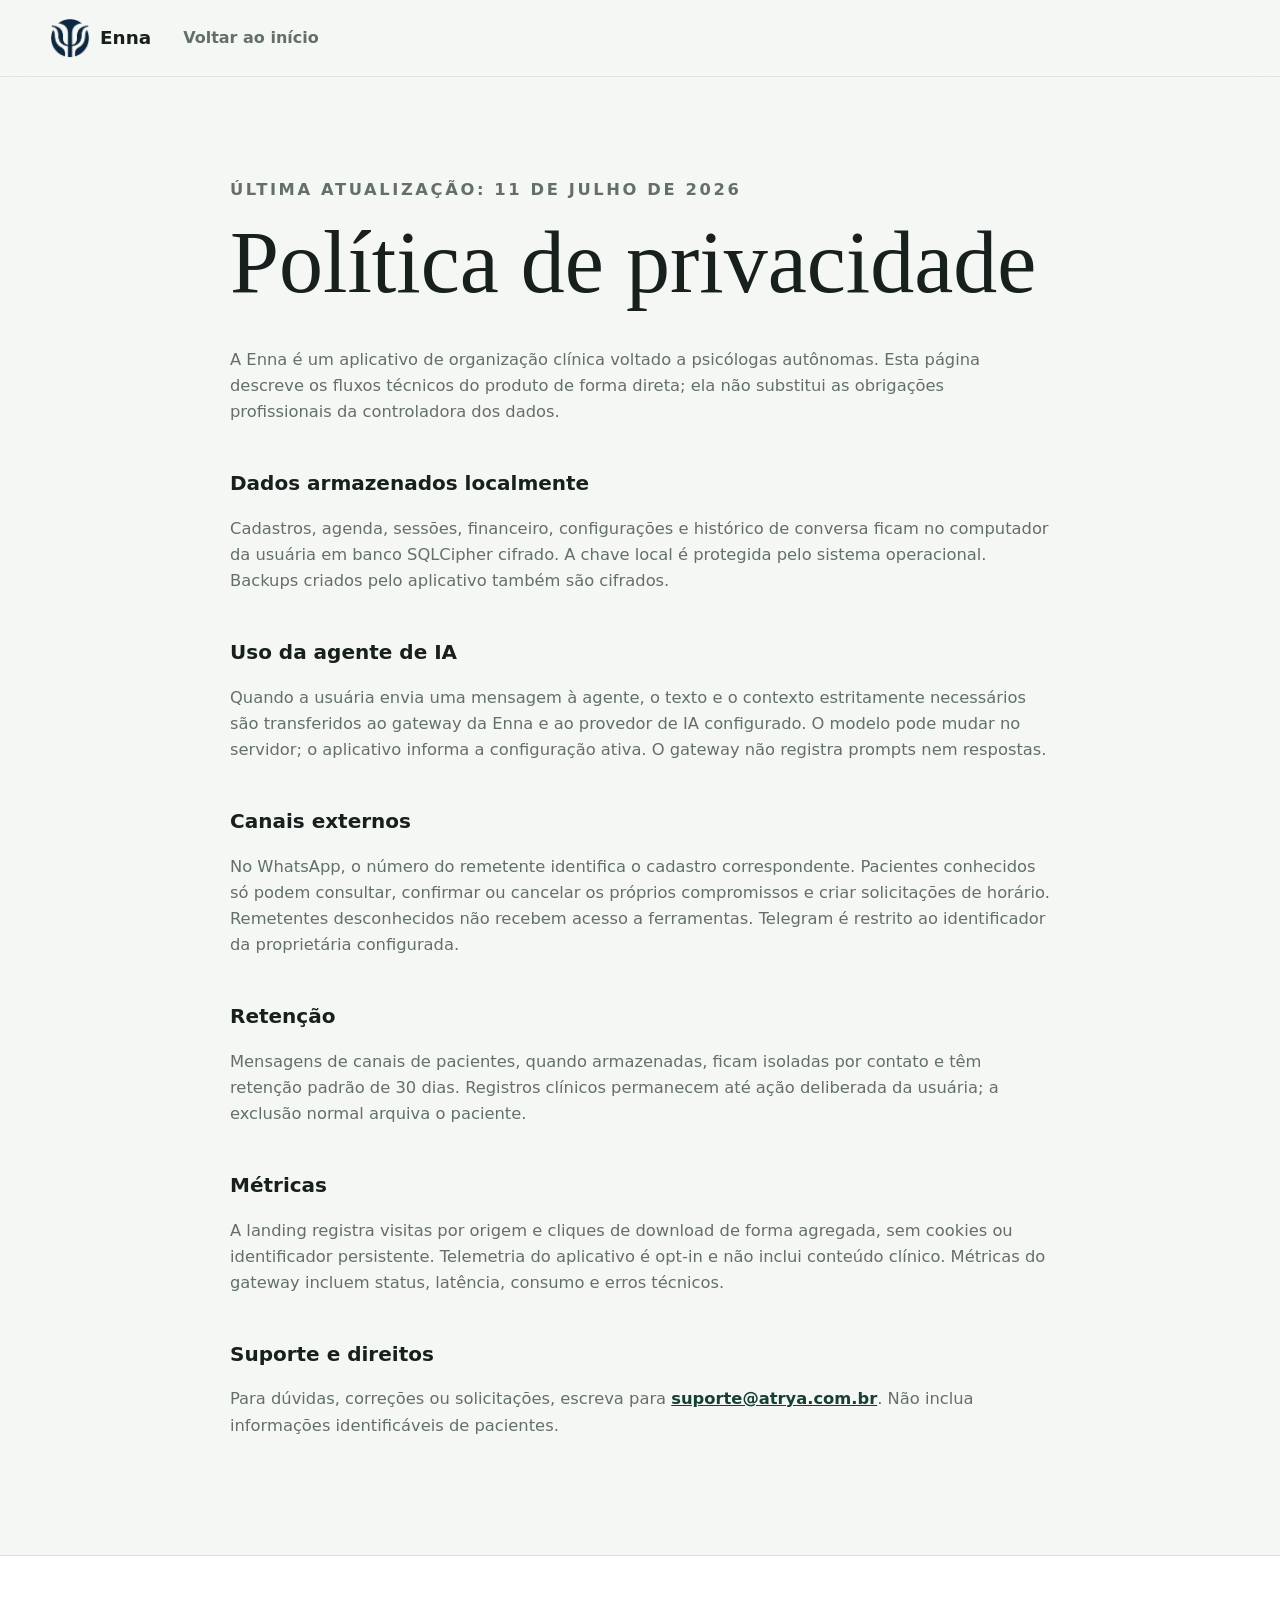
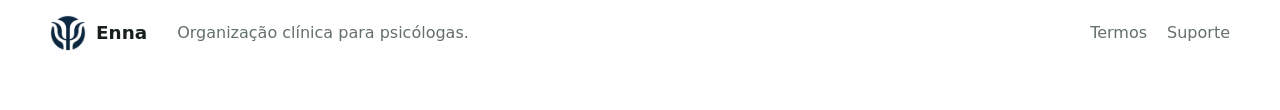
==== privacidade.html @ 07944dcd "Rebuild Enna landing around product trust" ====
<!doctype html><html lang="pt-BR"><head><meta charset="utf-8"><meta name="viewport" content="width=device-width,initial-scale=1"><title>Privacidade — Enna</title><meta name="description" content="Política de privacidade da Enna."><link rel="canonical" href="https://atryatech.github.io/enna-lp/privacidade.html"><link rel="icon" href="assets/favicon.png"><link rel="stylesheet" href="styles.css"></head><body><a class="skip-link" href="#conteudo">Pular para o conteúdo</a><header class="site-header"><nav class="nav shell"><a class="brand" href="./"><img src="assets/logo.png" alt="" width="40" height="40"><span>Enna</span></a><a class="text-link" href="./">Voltar ao início</a></nav></header><main id="conteudo" class="legal shell"><p class="eyebrow">Última atualização: 11 de julho de 2026</p><h1>Política de privacidade</h1><p>A Enna é um aplicativo de organização clínica voltado a psicólogas autônomas. Esta página descreve os fluxos técnicos do produto de forma direta; ela não substitui as obrigações profissionais da controladora dos dados.</p><h2>Dados armazenados localmente</h2><p>Cadastros, agenda, sessões, financeiro, configurações e histórico de conversa ficam no computador da usuária em banco SQLCipher cifrado. A chave local é protegida pelo sistema operacional. Backups criados pelo aplicativo também são cifrados.</p><h2>Uso da agente de IA</h2><p>Quando a usuária envia uma mensagem à agente, o texto e o contexto estritamente necessários são transferidos ao gateway da Enna e ao provedor de IA configurado. O modelo pode mudar no servidor; o aplicativo informa a configuração ativa. O gateway não registra prompts nem respostas.</p><h2>Canais externos</h2><p>No WhatsApp, o número do remetente identifica o cadastro correspondente. Pacientes conhecidos só podem consultar, confirmar ou cancelar os próprios compromissos e criar solicitações de horário. Remetentes desconhecidos não recebem acesso a ferramentas. Telegram é restrito ao identificador da proprietária configurada.</p><h2>Retenção</h2><p>Mensagens de canais de pacientes, quando armazenadas, ficam isoladas por contato e têm retenção padrão de 30 dias. Registros clínicos permanecem até ação deliberada da usuária; a exclusão normal arquiva o paciente.</p><h2>Métricas</h2><p>A landing registra visitas por origem e cliques de download de forma agregada, sem cookies ou identificador persistente. Telemetria do aplicativo é opt-in e não inclui conteúdo clínico. Métricas do gateway incluem status, latência, consumo e erros técnicos.</p><h2>Suporte e direitos</h2><p>Para dúvidas, correções ou solicitações, escreva para <a href="mailto:suporte@atrya.com.br">suporte@atrya.com.br</a>. Não inclua informações identificáveis de pacientes.</p></main><footer><div class="shell footer-grid"><div class="brand"><img src="assets/logo.png" alt="" width="36" height="36"><span>Enna</span></div><p>Organização clínica para psicólogas.</p><nav><a href="termos.html">Termos</a><a href="mailto:suporte@atrya.com.br">Suporte</a></nav></div></footer></body></html>
---- styles.css ----
:root{--ink:#17201c;--muted:#637069;--paper:#f5f7f4;--white:#fff;--sage:#dce9df;--forest:#173f34;--line:#d9dfda;--accent:#c9e7d2;--radius:22px;--shadow:0 24px 70px rgba(28,48,39,.12)}
*{box-sizing:border-box}html{scroll-behavior:smooth}body{margin:0;background:var(--paper);color:var(--ink);font-family:Inter,"Segoe UI",system-ui,sans-serif;line-height:1.6;-webkit-font-smoothing:antialiased}img{max-width:100%;height:auto}a{color:inherit}.shell{width:min(1180px,calc(100% - 40px));margin-inline:auto}.skip-link{position:fixed;top:10px;left:10px;z-index:1000;padding:10px 14px;background:#fff;transform:translateY(-150%)}.skip-link:focus{transform:none}.site-header{position:sticky;top:0;z-index:50;background:rgba(245,247,244,.9);backdrop-filter:blur(16px);border-bottom:1px solid rgba(217,223,218,.7)}.nav{height:76px;display:flex;align-items:center;gap:32px}.brand{display:flex;align-items:center;gap:10px;text-decoration:none;font-weight:750;font-size:1.15rem}.brand img{object-fit:contain}.nav-links{display:flex;gap:26px;margin-left:auto}.nav-links a,.text-link,footer a{text-decoration:none;color:var(--muted)}.nav-links a:hover,.nav-links a:focus-visible,.text-link:hover,footer a:hover{color:var(--ink)}.button{display:inline-flex;min-height:52px;align-items:center;justify-content:center;padding:0 24px;border-radius:999px;background:var(--forest);color:#fff;text-decoration:none;font-weight:700;border:2px solid var(--forest);transition:transform .2s,background .2s}.button:hover{transform:translateY(-2px);background:#245e4e}.button.small{min-height:42px;padding:0 18px;font-size:.9rem}.button.light{background:#fff;color:var(--forest);border-color:#fff}.hero{min-height:760px;display:grid;grid-template-columns:.85fr 1.35fr;align-items:center;gap:60px;padding-block:90px}.eyebrow{text-transform:uppercase;letter-spacing:.16em;font-size:.74rem;font-weight:800;color:#477263;margin:0 0 16px}.hero h1,.section h2,.final-cta h2{font-family:Georgia,"Times New Roman",serif;font-weight:500;letter-spacing:-.045em;line-height:1.02;margin:0}.hero h1{font-size:clamp(3.2rem,6vw,6.1rem)}.lede{font-size:1.15rem;color:var(--muted);max-width:620px;margin:28px 0}.actions{display:flex;align-items:center;gap:24px}.text-link{font-weight:700}.microcopy{font-size:.83rem;color:var(--muted);margin-top:18px}.product-frame{margin:0;border:1px solid var(--line);background:#fff;padding:10px;border-radius:var(--radius);box-shadow:var(--shadow)}.product-frame img{display:block;width:100%;border-radius:14px}.product-frame figcaption{padding:9px 8px 2px;font-size:.75rem;color:var(--muted)}.hero-frame{transform:perspective(1400px) rotateY(-3deg)}.trust-strip{border-block:1px solid var(--line);background:rgba(255,255,255,.55)}.trust-grid{display:grid;grid-template-columns:repeat(3,1fr);padding-block:22px;gap:20px;text-align:center;font-size:.86rem;font-weight:650}.section{padding-block:120px}.section-heading{max-width:760px;margin-bottom:60px}.section-heading.compact{margin-bottom:36px}.section h2,.final-cta h2{font-size:clamp(2.6rem,5vw,5rem)}.section-heading>p:last-child{font-size:1.1rem;color:var(--muted);max-width:640px}.feature-grid{display:grid;grid-template-columns:repeat(4,1fr);gap:16px}.feature-grid article{background:var(--white);border:1px solid var(--line);border-radius:18px;padding:28px;min-height:260px}.feature-grid .index{font-size:.76rem;color:#56806f}.feature-grid h3,.security-list h3{margin-top:55px;font-size:1.15rem}.feature-grid p,.security-list p{color:var(--muted);font-size:.94rem}.demo-section{background:#e9eee9;border-block:1px solid var(--line)}.tabs{display:flex;gap:8px;flex-wrap:wrap;margin-bottom:20px}.tabs button{font:inherit;border:1px solid #cad3cc;background:transparent;color:var(--muted);padding:10px 16px;border-radius:999px;cursor:pointer}.tabs button[aria-selected=true]{background:var(--forest);color:#fff;border-color:var(--forest)}.demo-frame{max-width:1060px}.split{display:grid;grid-template-columns:.8fr 1.2fr;gap:100px}.security-list article{border-top:1px solid var(--line);padding:26px 0;display:grid;grid-template-columns:210px 1fr;gap:30px}.security-list h3{margin:0}.security-list p{margin:0}.price-section{background:var(--forest);color:#fff}.price-card{display:grid;grid-template-columns:1fr auto;gap:80px;align-items:end}.price-card .eyebrow{color:#a9d4c4}.price-card p{color:#c5d6cf;max-width:540px}.price{display:grid;grid-template-columns:auto auto auto;align-items:baseline;gap:8px}.price strong{font-family:Georgia,serif;font-size:5.4rem;font-weight:500}.price .button{grid-column:1/-1;margin-top:20px}.requirements{display:grid;grid-template-columns:.8fr 1.2fr;gap:60px}.requirements ul{margin:0;padding:0;list-style:none}.requirements li{padding:14px 0;border-bottom:1px solid var(--line)}.checksum{grid-column:2;min-width:0}.checksum span{display:block;font-size:.78rem;color:var(--muted);margin-bottom:8px}.checksum code{display:block;padding:14px;background:#e9eee9;border-radius:10px;font-size:.74rem;overflow-wrap:anywhere}.faq{max-width:900px}.faq details{border-top:1px solid var(--line);padding:24px 0}.faq summary{cursor:pointer;font-size:1.08rem;font-weight:700}.faq details p{color:var(--muted);max-width:760px}.final-cta{padding-block:120px;background:#cfe6d6;text-align:center}.final-cta .shell{display:flex;flex-direction:column;align-items:center}.final-cta h2{max-width:820px;margin-bottom:36px}footer{padding-block:48px;background:#fff;border-top:1px solid var(--line)}.footer-grid{display:grid;grid-template-columns:auto 1fr auto;align-items:center;gap:30px}.footer-grid p{color:var(--muted)}footer nav{display:flex;gap:20px}:focus-visible{outline:3px solid #e6954f;outline-offset:4px}
@media(max-width:900px){.nav-links{display:none}.nav .button{margin-left:auto}.hero{grid-template-columns:1fr;min-height:auto;padding-block:70px;gap:45px}.hero-frame{transform:none}.feature-grid{grid-template-columns:1fr 1fr}.split,.requirements{grid-template-columns:1fr;gap:45px}.security-list article{grid-template-columns:1fr;gap:8px}.checksum{grid-column:auto}.price-card{grid-template-columns:1fr}.trust-grid{grid-template-columns:1fr}.footer-grid{grid-template-columns:1fr}}
@media(max-width:600px){.shell{width:min(100% - 24px,1180px)}.site-header .brand span{display:none}.button.small{font-size:.78rem;padding-inline:13px}.hero{padding-block:54px}.hero h1{font-size:3.1rem}.actions{align-items:stretch;flex-direction:column}.actions .text-link{text-align:center}.feature-grid{grid-template-columns:1fr}.feature-grid article{min-height:210px}.section{padding-block:82px}.price strong{font-size:4rem}.tabs{overflow:auto;flex-wrap:nowrap;padding-bottom:4px}.tabs button{white-space:nowrap}}
@media(prefers-reduced-motion:reduce){html{scroll-behavior:auto}*,*::before,*::after{animation-duration:.01ms!important;transition-duration:.01ms!important}.button:hover{transform:none}}
.legal{max-width:820px;padding-block:100px}.legal h1{font-family:Georgia,serif;font-size:clamp(3rem,7vw,5.5rem);line-height:1;margin:0 0 40px;font-weight:500}.legal h2{font-size:1.25rem;margin-top:42px}.legal p{color:var(--muted);font-size:1.02rem}.legal a{color:var(--forest);font-weight:700}
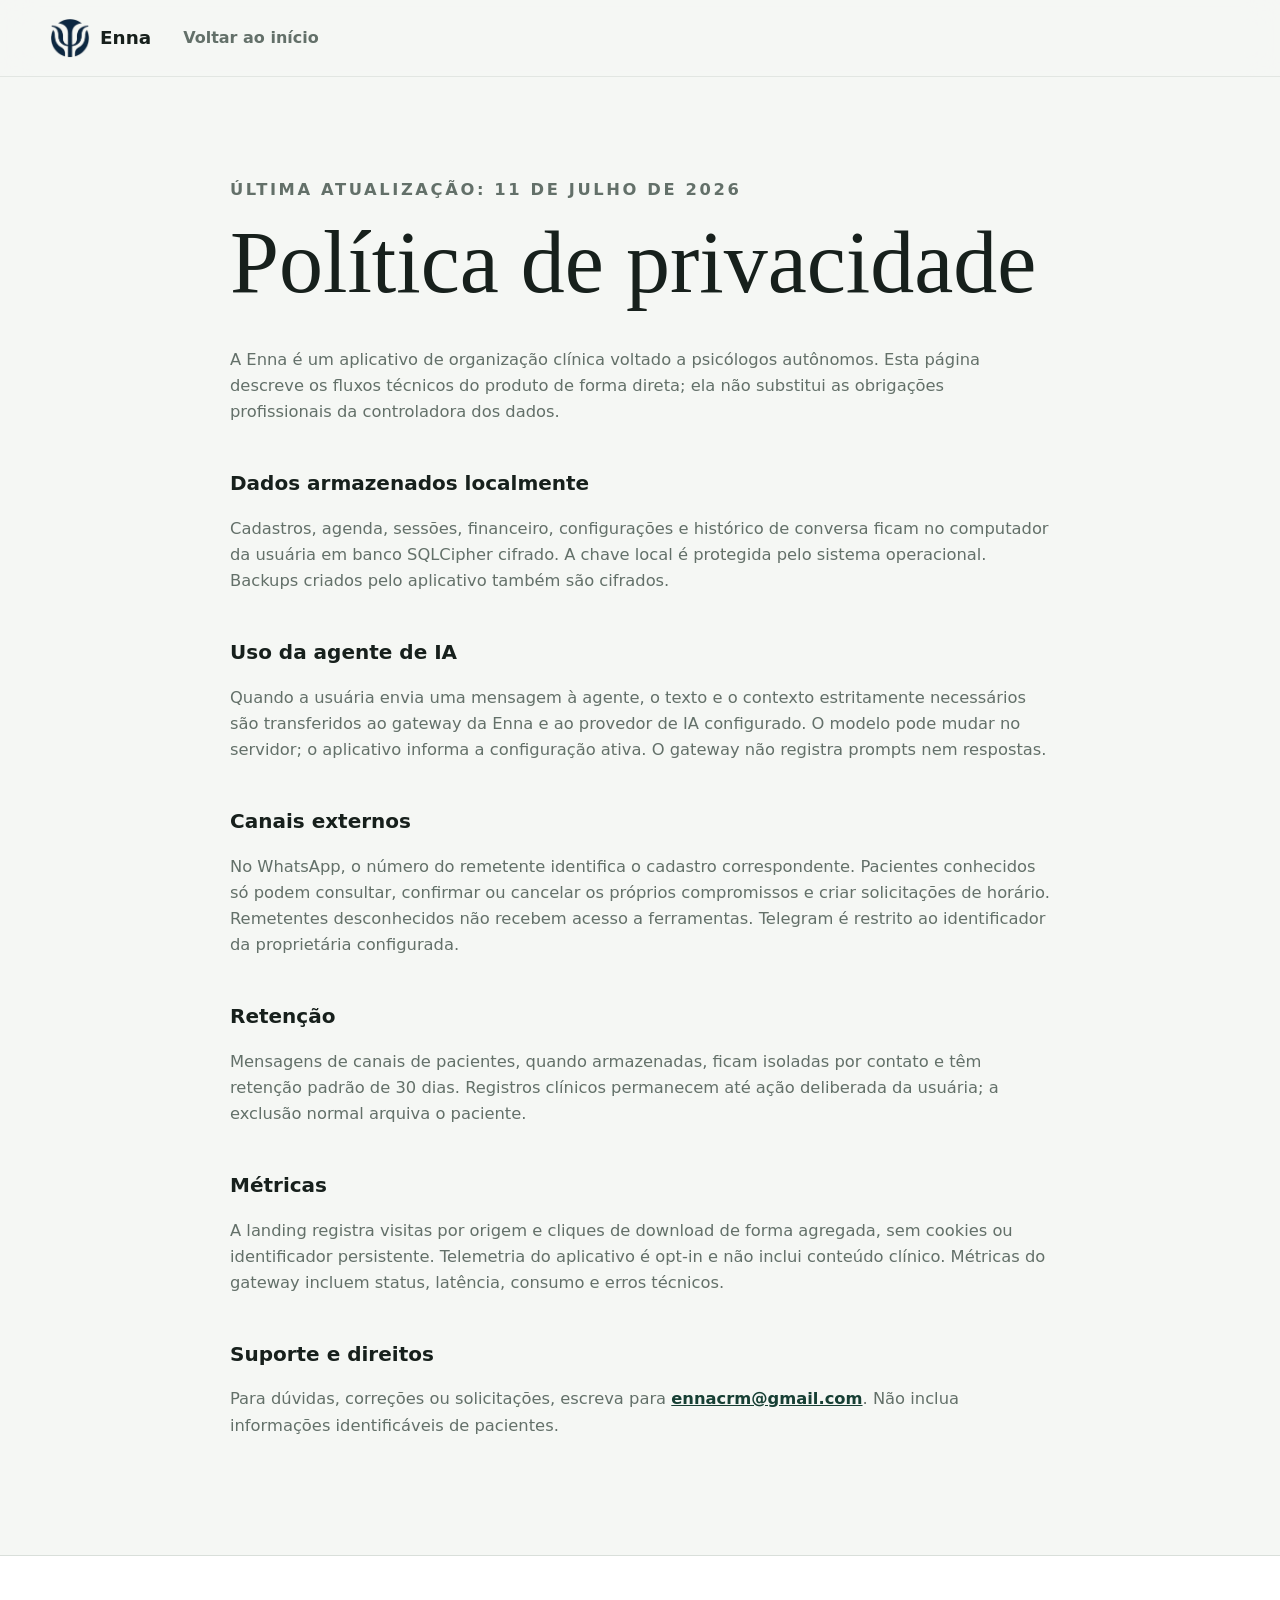
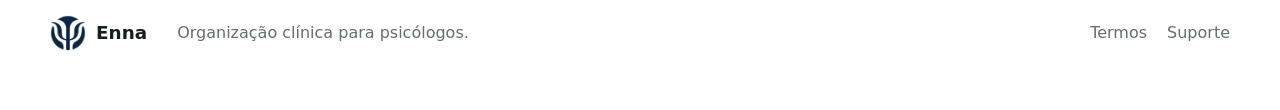
==== commit b3eb9cff: "Update support email and neutral professional language" ====
--- a/privacidade.html
+++ b/privacidade.html
@@ -1 +1 @@
-<!doctype html><html lang="pt-BR"><head><meta charset="utf-8"><meta name="viewport" content="width=device-width,initial-scale=1"><title>Privacidade — Enna</title><meta name="description" content="Política de privacidade da Enna."><link rel="canonical" href="https://atryatech.github.io/enna-lp/privacidade.html"><link rel="icon" href="assets/favicon.png"><link rel="stylesheet" href="styles.css"></head><body><a class="skip-link" href="#conteudo">Pular para o conteúdo</a><header class="site-header"><nav class="nav shell"><a class="brand" href="./"><img src="assets/logo.png" alt="" width="40" height="40"><span>Enna</span></a><a class="text-link" href="./">Voltar ao início</a></nav></header><main id="conteudo" class="legal shell"><p class="eyebrow">Última atualização: 11 de julho de 2026</p><h1>Política de privacidade</h1><p>A Enna é um aplicativo de organização clínica voltado a psicólogas autônomas. Esta página descreve os fluxos técnicos do produto de forma direta; ela não substitui as obrigações profissionais da controladora dos dados.</p><h2>Dados armazenados localmente</h2><p>Cadastros, agenda, sessões, financeiro, configurações e histórico de conversa ficam no computador da usuária em banco SQLCipher cifrado. A chave local é protegida pelo sistema operacional. Backups criados pelo aplicativo também são cifrados.</p><h2>Uso da agente de IA</h2><p>Quando a usuária envia uma mensagem à agente, o texto e o contexto estritamente necessários são transferidos ao gateway da Enna e ao provedor de IA configurado. O modelo pode mudar no servidor; o aplicativo informa a configuração ativa. O gateway não registra prompts nem respostas.</p><h2>Canais externos</h2><p>No WhatsApp, o número do remetente identifica o cadastro correspondente. Pacientes conhecidos só podem consultar, confirmar ou cancelar os próprios compromissos e criar solicitações de horário. Remetentes desconhecidos não recebem acesso a ferramentas. Telegram é restrito ao identificador da proprietária configurada.</p><h2>Retenção</h2><p>Mensagens de canais de pacientes, quando armazenadas, ficam isoladas por contato e têm retenção padrão de 30 dias. Registros clínicos permanecem até ação deliberada da usuária; a exclusão normal arquiva o paciente.</p><h2>Métricas</h2><p>A landing registra visitas por origem e cliques de download de forma agregada, sem cookies ou identificador persistente. Telemetria do aplicativo é opt-in e não inclui conteúdo clínico. Métricas do gateway incluem status, latência, consumo e erros técnicos.</p><h2>Suporte e direitos</h2><p>Para dúvidas, correções ou solicitações, escreva para <a href="mailto:suporte@atrya.com.br">suporte@atrya.com.br</a>. Não inclua informações identificáveis de pacientes.</p></main><footer><div class="shell footer-grid"><div class="brand"><img src="assets/logo.png" alt="" width="36" height="36"><span>Enna</span></div><p>Organização clínica para psicólogas.</p><nav><a href="termos.html">Termos</a><a href="mailto:suporte@atrya.com.br">Suporte</a></nav></div></footer></body></html>
+<!doctype html><html lang="pt-BR"><head><meta charset="utf-8"><meta name="viewport" content="width=device-width,initial-scale=1"><title>Privacidade — Enna</title><meta name="description" content="Política de privacidade da Enna."><link rel="canonical" href="https://atryatech.github.io/enna-lp/privacidade.html"><link rel="icon" href="assets/favicon.png"><link rel="stylesheet" href="styles.css"></head><body><a class="skip-link" href="#conteudo">Pular para o conteúdo</a><header class="site-header"><nav class="nav shell"><a class="brand" href="./"><img src="assets/logo.png" alt="" width="40" height="40"><span>Enna</span></a><a class="text-link" href="./">Voltar ao início</a></nav></header><main id="conteudo" class="legal shell"><p class="eyebrow">Última atualização: 11 de julho de 2026</p><h1>Política de privacidade</h1><p>A Enna é um aplicativo de organização clínica voltado a psicólogos autônomos. Esta página descreve os fluxos técnicos do produto de forma direta; ela não substitui as obrigações profissionais da controladora dos dados.</p><h2>Dados armazenados localmente</h2><p>Cadastros, agenda, sessões, financeiro, configurações e histórico de conversa ficam no computador da usuária em banco SQLCipher cifrado. A chave local é protegida pelo sistema operacional. Backups criados pelo aplicativo também são cifrados.</p><h2>Uso da agente de IA</h2><p>Quando a usuária envia uma mensagem à agente, o texto e o contexto estritamente necessários são transferidos ao gateway da Enna e ao provedor de IA configurado. O modelo pode mudar no servidor; o aplicativo informa a configuração ativa. O gateway não registra prompts nem respostas.</p><h2>Canais externos</h2><p>No WhatsApp, o número do remetente identifica o cadastro correspondente. Pacientes conhecidos só podem consultar, confirmar ou cancelar os próprios compromissos e criar solicitações de horário. Remetentes desconhecidos não recebem acesso a ferramentas. Telegram é restrito ao identificador da proprietária configurada.</p><h2>Retenção</h2><p>Mensagens de canais de pacientes, quando armazenadas, ficam isoladas por contato e têm retenção padrão de 30 dias. Registros clínicos permanecem até ação deliberada da usuária; a exclusão normal arquiva o paciente.</p><h2>Métricas</h2><p>A landing registra visitas por origem e cliques de download de forma agregada, sem cookies ou identificador persistente. Telemetria do aplicativo é opt-in e não inclui conteúdo clínico. Métricas do gateway incluem status, latência, consumo e erros técnicos.</p><h2>Suporte e direitos</h2><p>Para dúvidas, correções ou solicitações, escreva para <a href="mailto:ennacrm@gmail.com">ennacrm@gmail.com</a>. Não inclua informações identificáveis de pacientes.</p></main><footer><div class="shell footer-grid"><div class="brand"><img src="assets/logo.png" alt="" width="36" height="36"><span>Enna</span></div><p>Organização clínica para psicólogos.</p><nav><a href="termos.html">Termos</a><a href="mailto:ennacrm@gmail.com">Suporte</a></nav></div></footer></body></html>
--- a/styles.css
+++ b/styles.css
@@ -4,3 +4,4 @@
 @media(max-width:600px){.shell{width:min(100% - 24px,1180px)}.site-header .brand span{display:none}.button.small{font-size:.78rem;padding-inline:13px}.hero{padding-block:54px}.hero h1{font-size:3.1rem}.actions{align-items:stretch;flex-direction:column}.actions .text-link{text-align:center}.feature-grid{grid-template-columns:1fr}.feature-grid article{min-height:210px}.section{padding-block:82px}.price strong{font-size:4rem}.tabs{overflow:auto;flex-wrap:nowrap;padding-bottom:4px}.tabs button{white-space:nowrap}}
 @media(prefers-reduced-motion:reduce){html{scroll-behavior:auto}*,*::before,*::after{animation-duration:.01ms!important;transition-duration:.01ms!important}.button:hover{transform:none}}
 .legal{max-width:820px;padding-block:100px}.legal h1{font-family:Georgia,serif;font-size:clamp(3rem,7vw,5.5rem);line-height:1;margin:0 0 40px;font-weight:500}.legal h2{font-size:1.25rem;margin-top:42px}.legal p{color:var(--muted);font-size:1.02rem}.legal a{color:var(--forest);font-weight:700}
+.beta-notice{margin:12px 0 0;color:#7b4b18;font-size:.82rem;line-height:1.45}.beta-notice strong{color:#5f350c}
